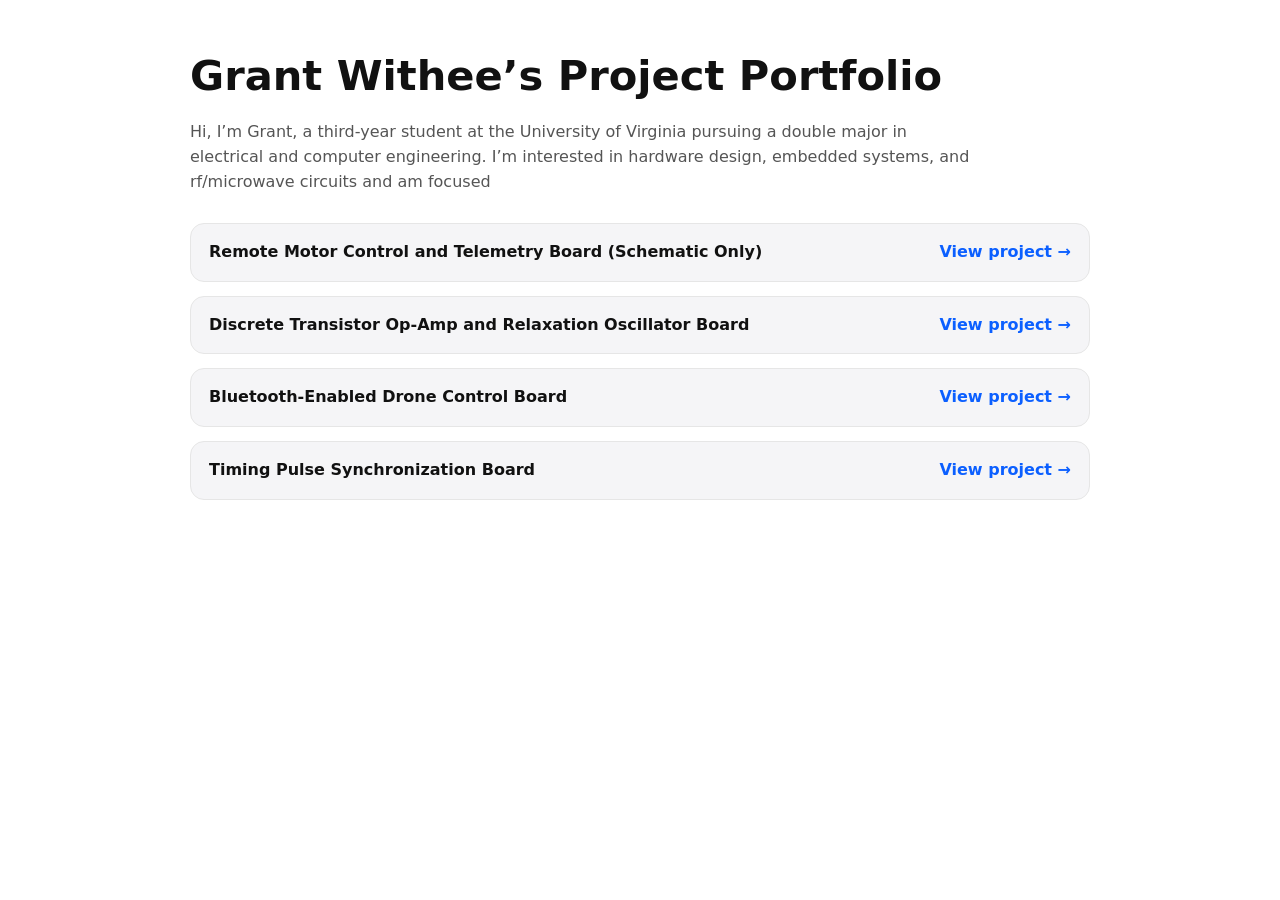
==== index.html @ bae88f26 "changed some stuff" ====
<!doctype html>
<html lang="en">
<head>
  <meta charset="UTF-8" />
  <meta name="viewport" content="width=device-width, initial-scale=1" />
  <title>Grant Withee — Project Portfolio</title>
  <style>
    :root{
      --bg:#ffffff;
      --panel:#f5f5f7;
      --text:#111111;
      --muted:#555555;
      --line:#e6e6e6;
      --link:#0b5fff;
      --max: 900px;
      --radius: 14px;
    }
    *{ box-sizing:border-box; }
    body{
      margin:0;
      font-family: system-ui, -apple-system, Segoe UI, Roboto, Helvetica, Arial;
      background: var(--bg);
      color: var(--text);
      line-height: 1.55;
      padding: 44px 18px;
    }
    .wrap{ width: min(var(--max), 92vw); margin: 0 auto; }
    h1{ margin: 0 0 12px; font-size: clamp(2rem, 3.5vw, 2.6rem); }
    .sub{ margin: 0 0 28px; color: var(--muted); max-width: 78ch; }

    .list{ display:flex; flex-direction:column; gap:14px; margin-top: 10px; }
    .item{
      border:1px solid var(--line);
      background: var(--panel);
      border-radius: var(--radius);
      padding: 16px 18px;
      display:flex;
      justify-content:space-between;
      align-items:center;
      gap: 12px;
      flex-wrap: wrap;
    }
    .title{ font-weight: 750; }
    a{ color: var(--link); text-decoration:none; font-weight: 700; }
    a:hover{ text-decoration: underline; }
  </style>
</head>
<body>
  <div class="wrap">
    <h1>Grant Withee’s Project Portfolio</h1>
    <p class="sub">
      Hi, I’m Grant, a third-year student at the University of Virginia pursuing a double major in electrical and computer engineering.
      I’m interested in hardware design, embedded systems, and rf/microwave circuits and am focused 
    </p>

    <div class="list">
      <div class="item">
        <div class="title">Remote Motor Control and Telemetry Board (Schematic Only)</div>
        <a href="remote_motor_control.html">View project →</a>
      </div>

      <div class="item">
        <div class="title">Discrete Transistor Op-Amp and Relaxation Oscillator Board</div>
        <a href="synthesizer_bjt_opamp.html">View project →</a>
      </div>

      <div class="item">
        <div class="title">Bluetooth-Enabled Drone Control Board</div>
        <a href="teeny_drone.html">View project →</a>
      </div>

      <div class="item">
        <div class="title">Timing Pulse Synchronization Board</div>
        <a href="timing_synch.html">View project →</a>
      </div>
    </div>
  </div>
</body>
</html>
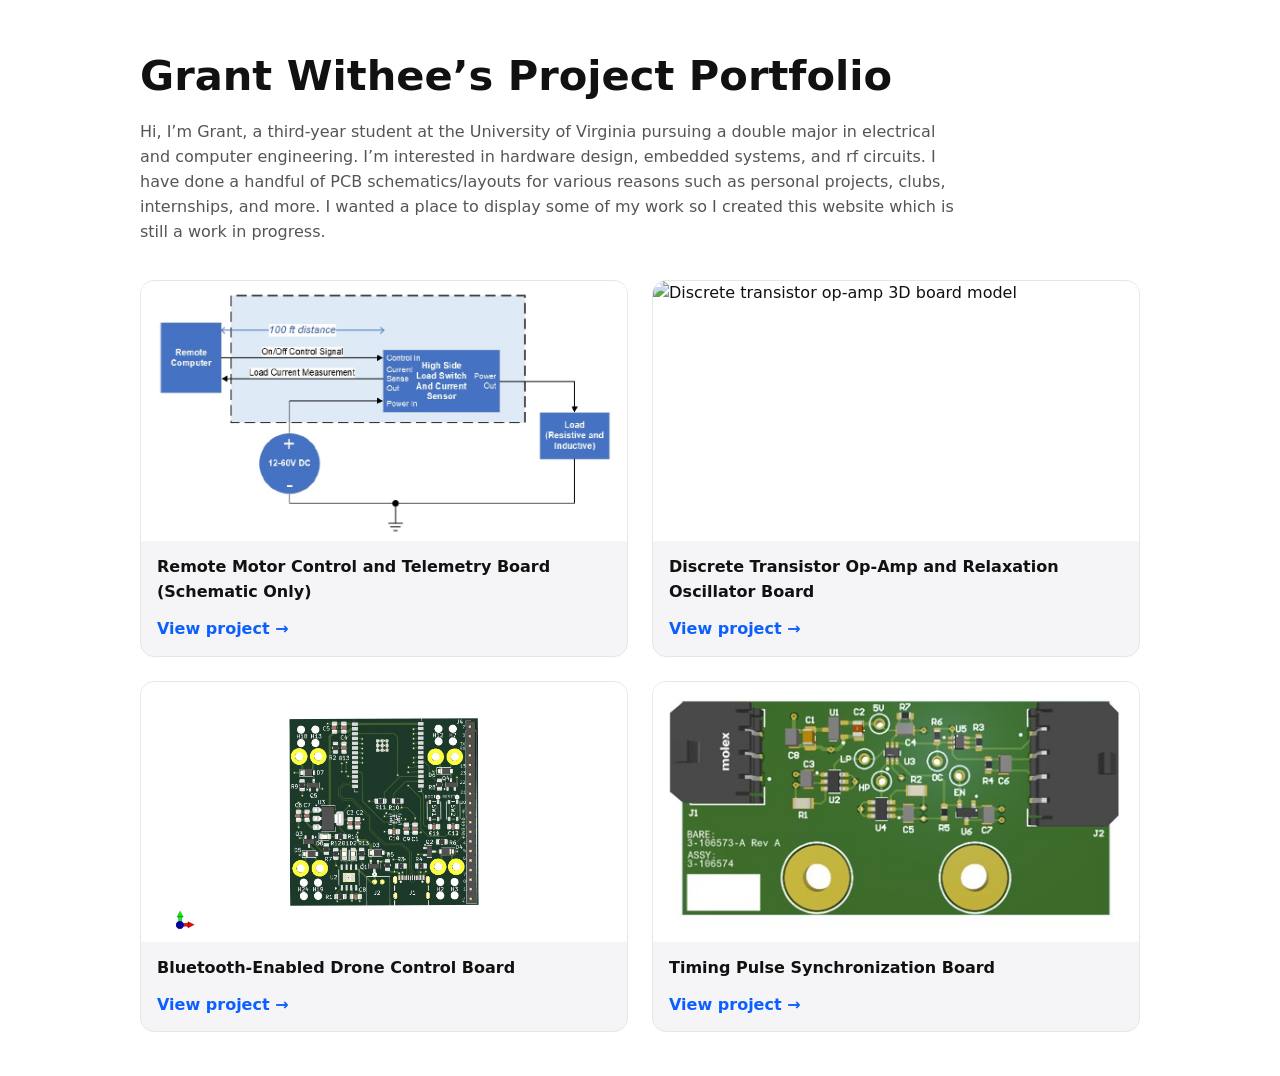
==== commit bbb18a13: "changed some stuff" ====
--- a/index.html
+++ b/index.html
@@ -4,6 +4,7 @@
   <meta charset="UTF-8" />
   <meta name="viewport" content="width=device-width, initial-scale=1" />
   <title>Grant Withee — Project Portfolio</title>
+
   <style>
     :root{
       --bg:#ffffff;
@@ -12,10 +13,12 @@
       --muted:#555555;
       --line:#e6e6e6;
       --link:#0b5fff;
-      --max: 900px;
+      --max: 1000px;
       --radius: 14px;
     }
+
     *{ box-sizing:border-box; }
+
     body{
       margin:0;
       font-family: system-ui, -apple-system, Segoe UI, Roboto, Helvetica, Arial;
@@ -24,56 +27,158 @@
       line-height: 1.55;
       padding: 44px 18px;
     }
-    .wrap{ width: min(var(--max), 92vw); margin: 0 auto; }
-    h1{ margin: 0 0 12px; font-size: clamp(2rem, 3.5vw, 2.6rem); }
-    .sub{ margin: 0 0 28px; color: var(--muted); max-width: 78ch; }
 
-    .list{ display:flex; flex-direction:column; gap:14px; margin-top: 10px; }
-    .item{
+    .wrap{
+      width: min(var(--max), 92vw);
+      margin: 0 auto;
+    }
+
+    h1{
+      margin: 0 0 12px;
+      font-size: clamp(2rem, 3.5vw, 2.6rem);
+    }
+
+    .sub{
+      margin: 0 0 36px;
+      color: var(--muted);
+      max-width: 80ch;
+    }
+
+    /* PROJECT GRID */
+    .grid{
+      display:grid;
+      grid-template-columns: 1fr;
+      gap: 24px;
+    }
+
+    .project{
+      display:block;
       border:1px solid var(--line);
+      border-radius: var(--radius);
+      overflow:hidden;
+      text-decoration:none;
+      color: inherit;
       background: var(--panel);
-      border-radius: var(--radius);
-      padding: 16px 18px;
+      transition: box-shadow .15s ease, transform .15s ease;
+    }
+
+    .project:hover{
+      box-shadow: 0 8px 22px rgba(0,0,0,.08);
+      transform: translateY(-2px);
+    }
+
+    /* FIXED IMAGE SIZE */
+    .thumb{
+      width:100%;
+      height: 240px;              /* <-- controls uniform size */
+      background: #ffffff;
+    }
+
+    .thumb img{
+      width:100%;
+      height:100%;
+      object-fit: contain;        /* keeps full model visible */
+      display:block;
+    }
+
+    .info{
+      padding: 14px 16px;
       display:flex;
-      justify-content:space-between;
+      justify-content: space-between;
       align-items:center;
       gap: 12px;
       flex-wrap: wrap;
     }
-    .title{ font-weight: 750; }
-    a{ color: var(--link); text-decoration:none; font-weight: 700; }
-    a:hover{ text-decoration: underline; }
+
+    .title{
+      font-weight: 750;
+    }
+
+    .cta{
+      color: var(--link);
+      font-weight: 700;
+    }
+
+    @media (min-width: 900px){
+      .grid{
+        grid-template-columns: 1fr 1fr;
+      }
+      .thumb{
+        height: 260px;
+      }
+    }
   </style>
 </head>
+
 <body>
   <div class="wrap">
     <h1>Grant Withee’s Project Portfolio</h1>
     <p class="sub">
       Hi, I’m Grant, a third-year student at the University of Virginia pursuing a double major in electrical and computer engineering.
-      I’m interested in hardware design, embedded systems, and rf/microwave circuits and am focused 
+      I’m interested in hardware design, embedded systems, and rf circuits. I have done a handful of PCB schematics/layouts for various 
+      reasons such as personal projects, clubs, internships, and more. I wanted a place to display some of my work so I created this
+      website which is still a work in progress. 
     </p>
 
-    <div class="list">
-      <div class="item">
-        <div class="title">Remote Motor Control and Telemetry Board (Schematic Only)</div>
-        <a href="remote_motor_control.html">View project →</a>
-      </div>
+    <section class="grid">
 
-      <div class="item">
-        <div class="title">Discrete Transistor Op-Amp and Relaxation Oscillator Board</div>
-        <a href="synthesizer_bjt_opamp.html">View project →</a>
-      </div>
+      <!-- Remote Motor Control -->
+      <a class="project" href="remote_motor_control.html">
+        <div class="thumb">
+          <img src="projects/remote_motor_control/model.jpg"
+               alt="Remote motor control 3D board model">
+        </div>
+        <div class="info">
+          <div class="title">
+            Remote Motor Control and Telemetry Board (Schematic Only)
+          </div>
+          <div class="cta">View project →</div>
+        </div>
+      </a>
 
-      <div class="item">
-        <div class="title">Bluetooth-Enabled Drone Control Board</div>
-        <a href="teeny_drone.html">View project →</a>
-      </div>
+      <!-- Synthesizer -->
+      <a class="project" href="synthesizer_bjt_opamp.html">
+        <div class="thumb">
+          <img src="projects/synthesizer_bjt_opamp/model.jpg"
+               alt="Discrete transistor op-amp 3D board model">
+        </div>
+        <div class="info">
+          <div class="title">
+            Discrete Transistor Op-Amp and Relaxation Oscillator Board
+          </div>
+          <div class="cta">View project →</div>
+        </div>
+      </a>
 
-      <div class="item">
-        <div class="title">Timing Pulse Synchronization Board</div>
-        <a href="timing_synch.html">View project →</a>
-      </div>
-    </div>
+      <!-- Teeny Drone -->
+      <a class="project" href="teeny_drone.html">
+        <div class="thumb">
+          <img src="projects/teeny_drone/model.jpg"
+               alt="Bluetooth-enabled drone control board 3D model">
+        </div>
+        <div class="info">
+          <div class="title">
+            Bluetooth-Enabled Drone Control Board
+          </div>
+          <div class="cta">View project →</div>
+        </div>
+      </a>
+
+      <!-- Timing Synchronization -->
+      <a class="project" href="timing_synch.html">
+        <div class="thumb">
+          <img src="projects/timing_synch/model.jpg"
+               alt="Timing pulse synchronization board 3D model">
+        </div>
+        <div class="info">
+          <div class="title">
+            Timing Pulse Synchronization Board
+          </div>
+          <div class="cta">View project →</div>
+        </div>
+      </a>
+
+    </section>
   </div>
 </body>
 </html>
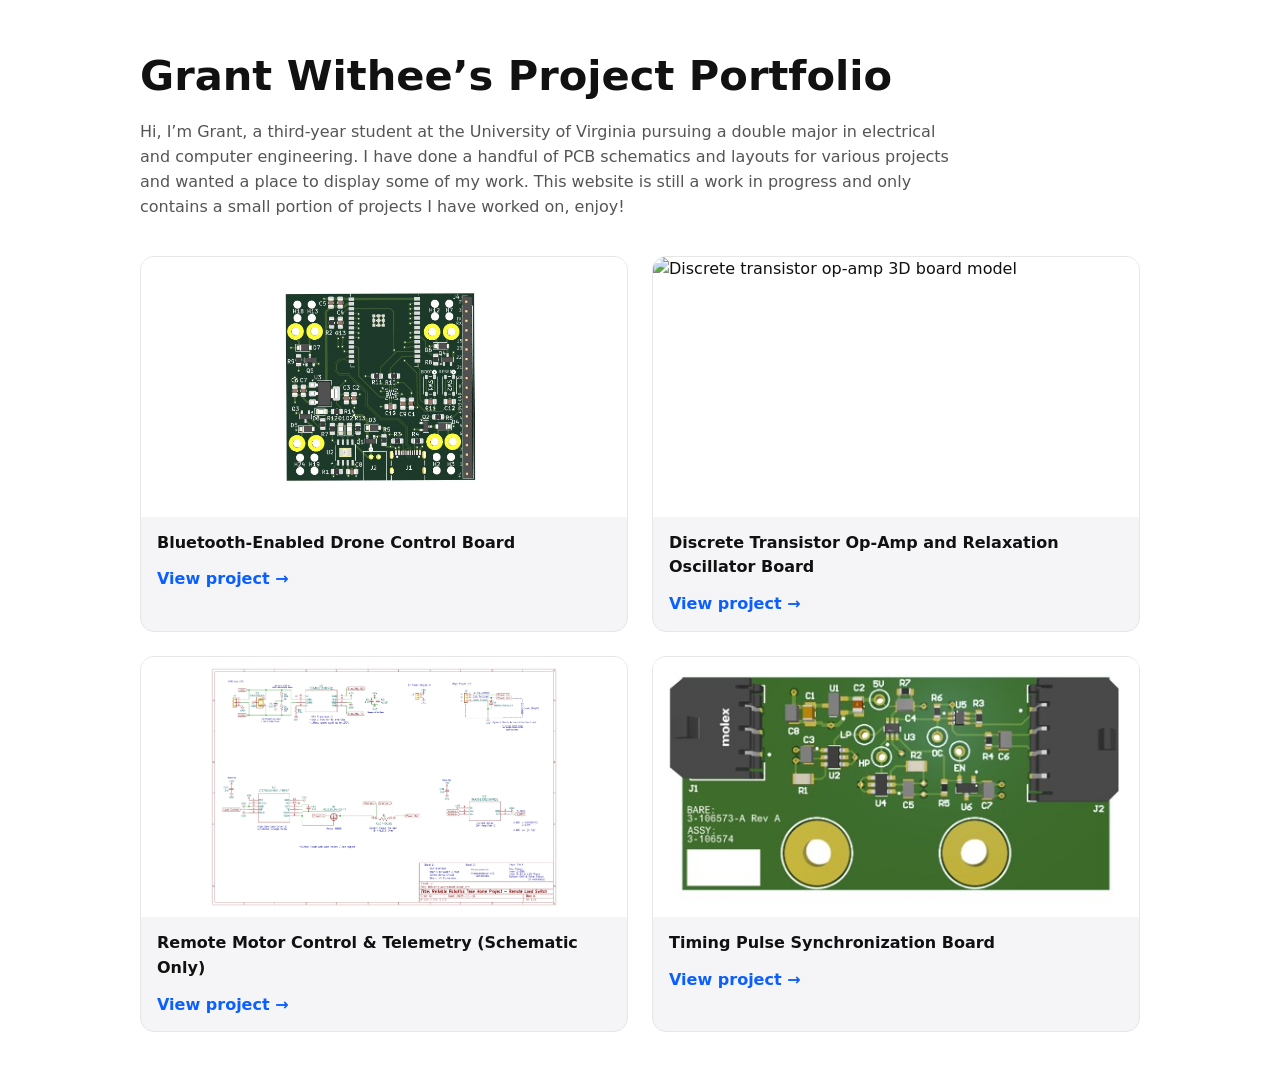
==== commit 98899e81: "changed some stuff" ====
--- a/index.html
+++ b/index.html
@@ -115,22 +115,21 @@
     <h1>Grant Withee’s Project Portfolio</h1>
     <p class="sub">
       Hi, I’m Grant, a third-year student at the University of Virginia pursuing a double major in electrical and computer engineering.
-      I’m interested in hardware design, embedded systems, and rf circuits. I have done a handful of PCB schematics/layouts for various 
-      reasons such as personal projects, clubs, internships, and more. I wanted a place to display some of my work so I created this
-      website which is still a work in progress. 
+      I have done a handful of PCB schematics and layouts for various projects and wanted a place to display some of my work.
+      This website is still a work in progress and only contains a small portion of projects I have worked on, enjoy!
     </p>
 
     <section class="grid">
 
-      <!-- Remote Motor Control -->
-      <a class="project" href="remote_motor_control.html">
+            <!-- Teeny Drone -->
+      <a class="project" href="teeny_drone.html">
         <div class="thumb">
-          <img src="projects/remote_motor_control/model.jpg"
-               alt="Remote motor control 3D board model">
+          <img src="projects/teeny_drone/model.jpg"
+               alt="Bluetooth-enabled drone control board 3D model">
         </div>
         <div class="info">
           <div class="title">
-            Remote Motor Control and Telemetry Board (Schematic Only)
+            Bluetooth-Enabled Drone Control Board
           </div>
           <div class="cta">View project →</div>
         </div>
@@ -150,15 +149,15 @@
         </div>
       </a>
 
-      <!-- Teeny Drone -->
-      <a class="project" href="teeny_drone.html">
+            <!-- Remote Motor Control -->
+      <a class="project" href="remote_motor_control.html">
         <div class="thumb">
-          <img src="projects/teeny_drone/model.jpg"
-               alt="Bluetooth-enabled drone control board 3D model">
+          <img src="projects/remote_motor_control/schematic.jpg"
+               alt="Remote motor control 3D board model">
         </div>
         <div class="info">
           <div class="title">
-            Bluetooth-Enabled Drone Control Board
+            Remote Motor Control & Telemetry (Schematic Only)
           </div>
           <div class="cta">View project →</div>
         </div>
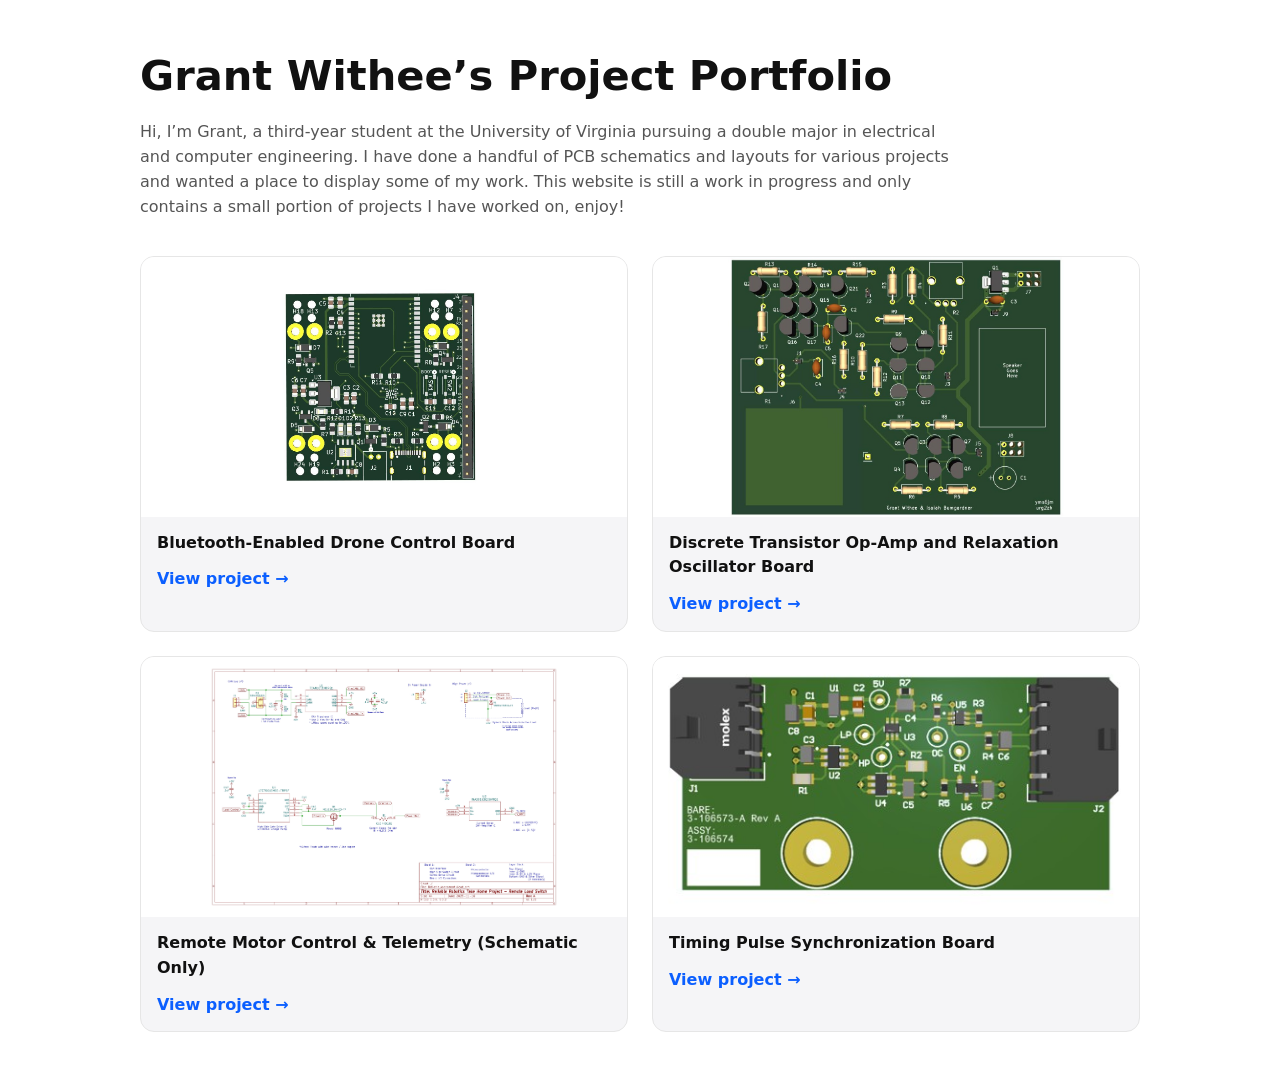
==== commit 0c0acabb: "changed some stuff" ====
--- a/index.html
+++ b/index.html
@@ -116,6 +116,8 @@
     <p class="sub">
       Hi, I’m Grant, a third-year student at the University of Virginia pursuing a double major in electrical and computer engineering.
       I have done a handful of PCB schematics and layouts for various projects and wanted a place to display some of my work.
+      
+      
       This website is still a work in progress and only contains a small portion of projects I have worked on, enjoy!
     </p>
 
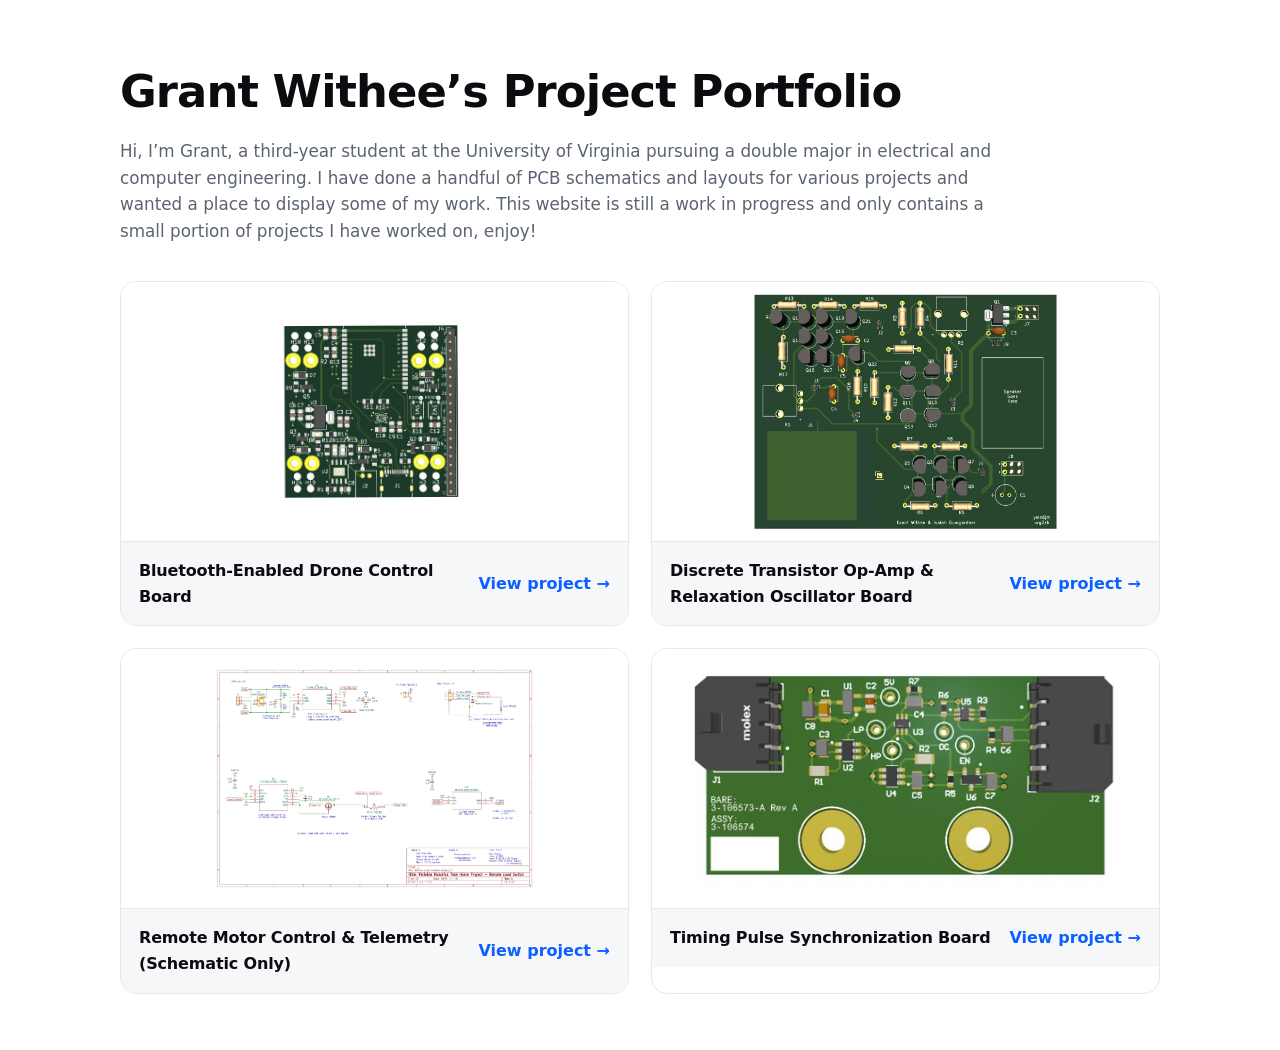
==== commit 330693ed: "changed some stuff" ====
--- a/index.html
+++ b/index.html
@@ -8,13 +8,15 @@
   <style>
     :root{
       --bg:#ffffff;
-      --panel:#f5f5f7;
-      --text:#111111;
-      --muted:#555555;
-      --line:#e6e6e6;
+      --surface:#ffffff;
+      --panel:#f6f7f9;
+      --text:#0b0c0f;
+      --muted:#5b6472;
+      --line:#e6e8ee;
+      --shadow: 0 8px 24px rgba(17, 24, 39, 0.08);
       --link:#0b5fff;
-      --max: 1000px;
-      --radius: 14px;
+      --max: 1040px;
+      --radius: 16px;
     }
 
     *{ box-sizing:border-box; }
@@ -24,8 +26,8 @@
       font-family: system-ui, -apple-system, Segoe UI, Roboto, Helvetica, Arial;
       background: var(--bg);
       color: var(--text);
-      line-height: 1.55;
-      padding: 44px 18px;
+      line-height: 1.6;
+      padding: 56px 18px;
     }
 
     .wrap{
@@ -34,21 +36,23 @@
     }
 
     h1{
-      margin: 0 0 12px;
-      font-size: clamp(2rem, 3.5vw, 2.6rem);
+      margin: 0 0 10px;
+      font-size: clamp(2.1rem, 3.6vw, 2.8rem);
+      letter-spacing: -0.02em;
     }
 
     .sub{
       margin: 0 0 36px;
       color: var(--muted);
-      max-width: 80ch;
+      max-width: 85ch;
+      font-size: 1.05rem;
     }
 
-    /* PROJECT GRID */
     .grid{
       display:grid;
       grid-template-columns: 1fr;
-      gap: 24px;
+      gap: 22px;
+      margin-top: 18px;
     }
 
     .project{
@@ -58,54 +62,62 @@
       overflow:hidden;
       text-decoration:none;
       color: inherit;
-      background: var(--panel);
-      transition: box-shadow .15s ease, transform .15s ease;
+      background: var(--surface);
+      box-shadow: none;
+      transition: box-shadow .15s ease, transform .15s ease, border-color .15s ease;
     }
 
     .project:hover{
-      box-shadow: 0 8px 22px rgba(0,0,0,.08);
+      box-shadow: var(--shadow);
       transform: translateY(-2px);
+      border-color: rgba(11,95,255,.22);
     }
 
-    /* FIXED IMAGE SIZE */
+    /* uniform thumbnail size */
     .thumb{
       width:100%;
-      height: 240px;              /* <-- controls uniform size */
-      background: #ffffff;
+      height: 240px;
+      background: #fff;
+      border-bottom: 1px solid var(--line);
+      display:flex;
+      align-items:center;
+      justify-content:center;
+      padding: 10px;
     }
 
     .thumb img{
       width:100%;
       height:100%;
-      object-fit: contain;        /* keeps full model visible */
+      object-fit: contain;
       display:block;
     }
 
+    /* fixed CTA location regardless of title length */
     .info{
-      padding: 14px 16px;
-      display:flex;
-      justify-content: space-between;
+      padding: 16px 16px;
+      display:grid;
+      grid-template-columns: 1fr auto;
+      gap: 14px;
       align-items:center;
-      gap: 12px;
-      flex-wrap: wrap;
+      background: var(--panel);
     }
 
     .title{
       font-weight: 750;
+      letter-spacing: -0.01em;
     }
 
     .cta{
+      justify-self:end;
       color: var(--link);
-      font-weight: 700;
+      font-weight: 750;
+      white-space: nowrap;
     }
 
-    @media (min-width: 900px){
-      .grid{
-        grid-template-columns: 1fr 1fr;
-      }
-      .thumb{
-        height: 260px;
-      }
+    @media (min-width: 920px){
+      .grid{ grid-template-columns: 1fr 1fr; }
+      .thumb{ height: 260px; }
+      .info{ padding: 16px 18px; }
     }
   </style>
 </head>
@@ -116,65 +128,47 @@
     <p class="sub">
       Hi, I’m Grant, a third-year student at the University of Virginia pursuing a double major in electrical and computer engineering.
       I have done a handful of PCB schematics and layouts for various projects and wanted a place to display some of my work.
-      
-      
       This website is still a work in progress and only contains a small portion of projects I have worked on, enjoy!
     </p>
 
     <section class="grid">
 
-            <!-- Teeny Drone -->
       <a class="project" href="teeny_drone.html">
         <div class="thumb">
-          <img src="projects/teeny_drone/model.jpg"
-               alt="Bluetooth-enabled drone control board 3D model">
+          <img src="projects/teeny_drone/model.jpg" alt="Bluetooth-enabled drone control board 3D model">
         </div>
         <div class="info">
-          <div class="title">
-            Bluetooth-Enabled Drone Control Board
-          </div>
+          <div class="title">Bluetooth-Enabled Drone Control Board</div>
           <div class="cta">View project →</div>
         </div>
       </a>
 
-      <!-- Synthesizer -->
       <a class="project" href="synthesizer_bjt_opamp.html">
         <div class="thumb">
-          <img src="projects/synthesizer_bjt_opamp/model.jpg"
-               alt="Discrete transistor op-amp 3D board model">
+          <img src="projects/synthesizer_bjt_opamp/model.jpg" alt="Discrete transistor op-amp 3D board model">
         </div>
         <div class="info">
-          <div class="title">
-            Discrete Transistor Op-Amp and Relaxation Oscillator Board
-          </div>
+          <div class="title">Discrete Transistor Op-Amp &amp; Relaxation Oscillator Board</div>
           <div class="cta">View project →</div>
         </div>
       </a>
 
-            <!-- Remote Motor Control -->
       <a class="project" href="remote_motor_control.html">
         <div class="thumb">
-          <img src="projects/remote_motor_control/schematic.jpg"
-               alt="Remote motor control 3D board model">
+          <img src="projects/remote_motor_control/schematic.jpg" alt="Remote motor control schematic preview">
         </div>
         <div class="info">
-          <div class="title">
-            Remote Motor Control & Telemetry (Schematic Only)
-          </div>
+          <div class="title">Remote Motor Control &amp; Telemetry (Schematic Only)</div>
           <div class="cta">View project →</div>
         </div>
       </a>
 
-      <!-- Timing Synchronization -->
       <a class="project" href="timing_synch.html">
         <div class="thumb">
-          <img src="projects/timing_synch/model.jpg"
-               alt="Timing pulse synchronization board 3D model">
+          <img src="projects/timing_synch/model.jpg" alt="Timing pulse synchronization board 3D model">
         </div>
         <div class="info">
-          <div class="title">
-            Timing Pulse Synchronization Board
-          </div>
+          <div class="title">Timing Pulse Synchronization Board</div>
           <div class="cta">View project →</div>
         </div>
       </a>
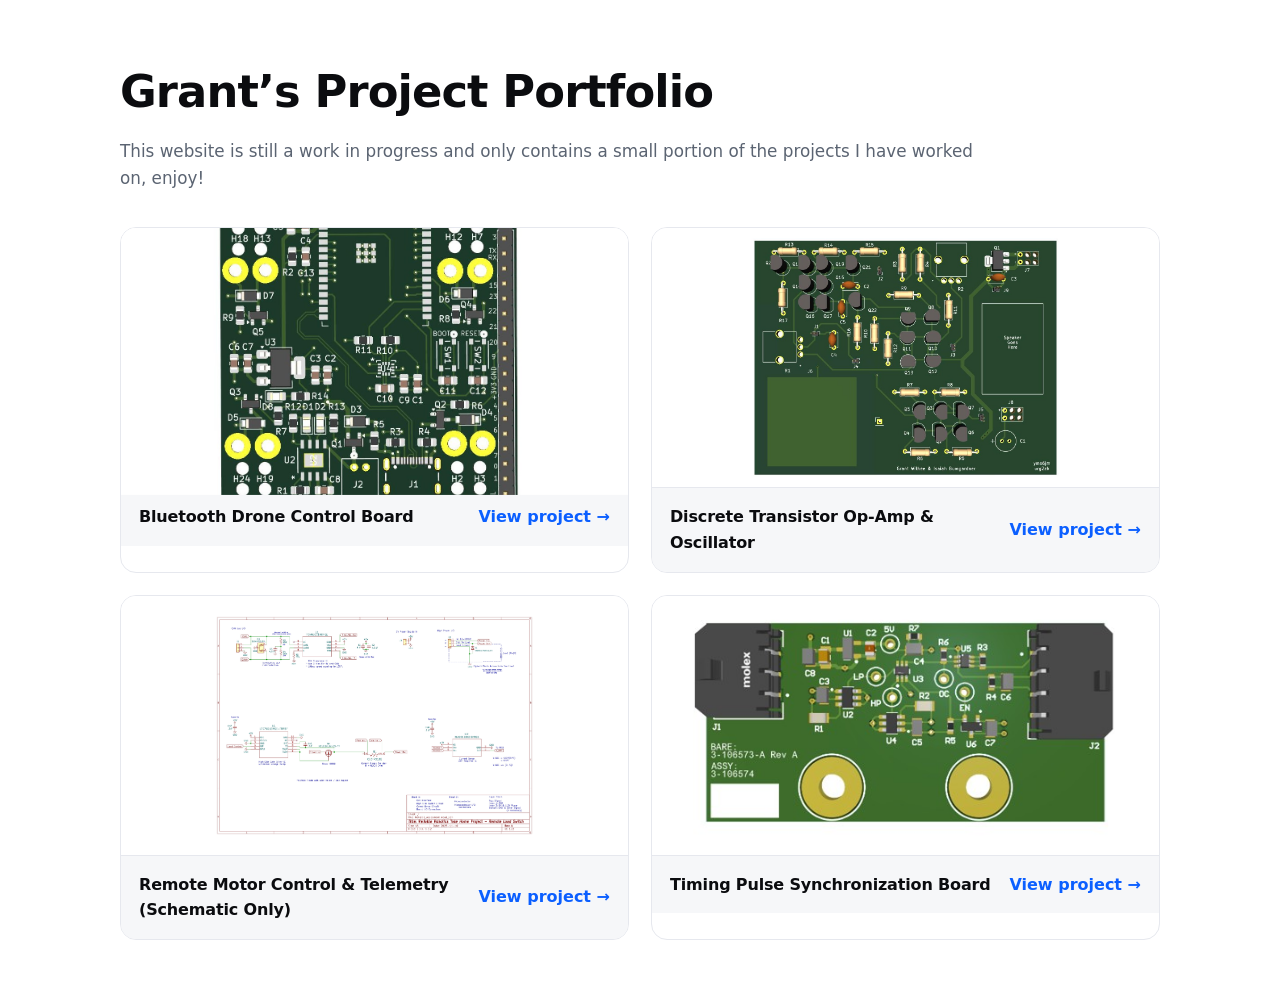
==== commit f732041a: "changed some stuff" ====
--- a/index.html
+++ b/index.html
@@ -3,7 +3,7 @@
 <head>
   <meta charset="UTF-8" />
   <meta name="viewport" content="width=device-width, initial-scale=1" />
-  <title>Grant Withee — Project Portfolio</title>
+  <title>Grant — Project Portfolio</title>
 
   <style>
     :root{
@@ -44,7 +44,7 @@
     .sub{
       margin: 0 0 36px;
       color: var(--muted);
-      max-width: 85ch;
+      max-width: 80ch;
       font-size: 1.05rem;
     }
 
@@ -63,7 +63,6 @@
       text-decoration:none;
       color: inherit;
       background: var(--surface);
-      box-shadow: none;
       transition: box-shadow .15s ease, transform .15s ease, border-color .15s ease;
     }
 
@@ -73,7 +72,6 @@
       border-color: rgba(11,95,255,.22);
     }
 
-    /* uniform thumbnail size */
     .thumb{
       width:100%;
       height: 240px;
@@ -92,7 +90,12 @@
       display:block;
     }
 
-    /* fixed CTA location regardless of title length */
+    /* Zoomed-in thumbnail for Bluetooth drone only */
+    .thumb.zoom img{
+      object-fit: cover;
+      transform: scale(1.15);
+    }
+
     .info{
       padding: 16px 16px;
       display:grid;
@@ -124,38 +127,42 @@
 
 <body>
   <div class="wrap">
-    <h1>Grant Withee’s Project Portfolio</h1>
+    <h1>Grant’s Project Portfolio</h1>
     <p class="sub">
-      Hi, I’m Grant, a third-year student at the University of Virginia pursuing a double major in electrical and computer engineering.
-      I have done a handful of PCB schematics and layouts for various projects and wanted a place to display some of my work.
-      This website is still a work in progress and only contains a small portion of projects I have worked on, enjoy!
+      This website is still a work in progress and only contains a small portion of the projects I have worked on, enjoy!
     </p>
 
     <section class="grid">
 
+      <!-- Bluetooth Drone (zoomed) -->
       <a class="project" href="teeny_drone.html">
-        <div class="thumb">
-          <img src="projects/teeny_drone/model.jpg" alt="Bluetooth-enabled drone control board 3D model">
+        <div class="thumb zoom">
+          <img src="projects/teeny_drone/model.jpg"
+               alt="Bluetooth-enabled drone control board 3D model">
         </div>
         <div class="info">
-          <div class="title">Bluetooth-Enabled Drone Control Board</div>
+          <div class="title">Bluetooth Drone Control Board</div>
           <div class="cta">View project →</div>
         </div>
       </a>
 
+      <!-- Synthesizer -->
       <a class="project" href="synthesizer_bjt_opamp.html">
         <div class="thumb">
-          <img src="projects/synthesizer_bjt_opamp/model.jpg" alt="Discrete transistor op-amp 3D board model">
+          <img src="projects/synthesizer_bjt_opamp/model.jpg"
+               alt="Discrete transistor op-amp 3D board model">
         </div>
         <div class="info">
-          <div class="title">Discrete Transistor Op-Amp &amp; Relaxation Oscillator Board</div>
+          <div class="title">Discrete Transistor Op-Amp &amp; Oscillator</div>
           <div class="cta">View project →</div>
         </div>
       </a>
 
+      <!-- Remote Motor Control -->
       <a class="project" href="remote_motor_control.html">
         <div class="thumb">
-          <img src="projects/remote_motor_control/schematic.jpg" alt="Remote motor control schematic preview">
+          <img src="projects/remote_motor_control/schematic.jpg"
+               alt="Remote motor control schematic preview">
         </div>
         <div class="info">
           <div class="title">Remote Motor Control &amp; Telemetry (Schematic Only)</div>
@@ -163,9 +170,11 @@
         </div>
       </a>
 
+      <!-- Timing Synchronization -->
       <a class="project" href="timing_synch.html">
         <div class="thumb">
-          <img src="projects/timing_synch/model.jpg" alt="Timing pulse synchronization board 3D model">
+          <img src="projects/timing_synch/model.jpg"
+               alt="Timing pulse synchronization board 3D model">
         </div>
         <div class="info">
           <div class="title">Timing Pulse Synchronization Board</div>
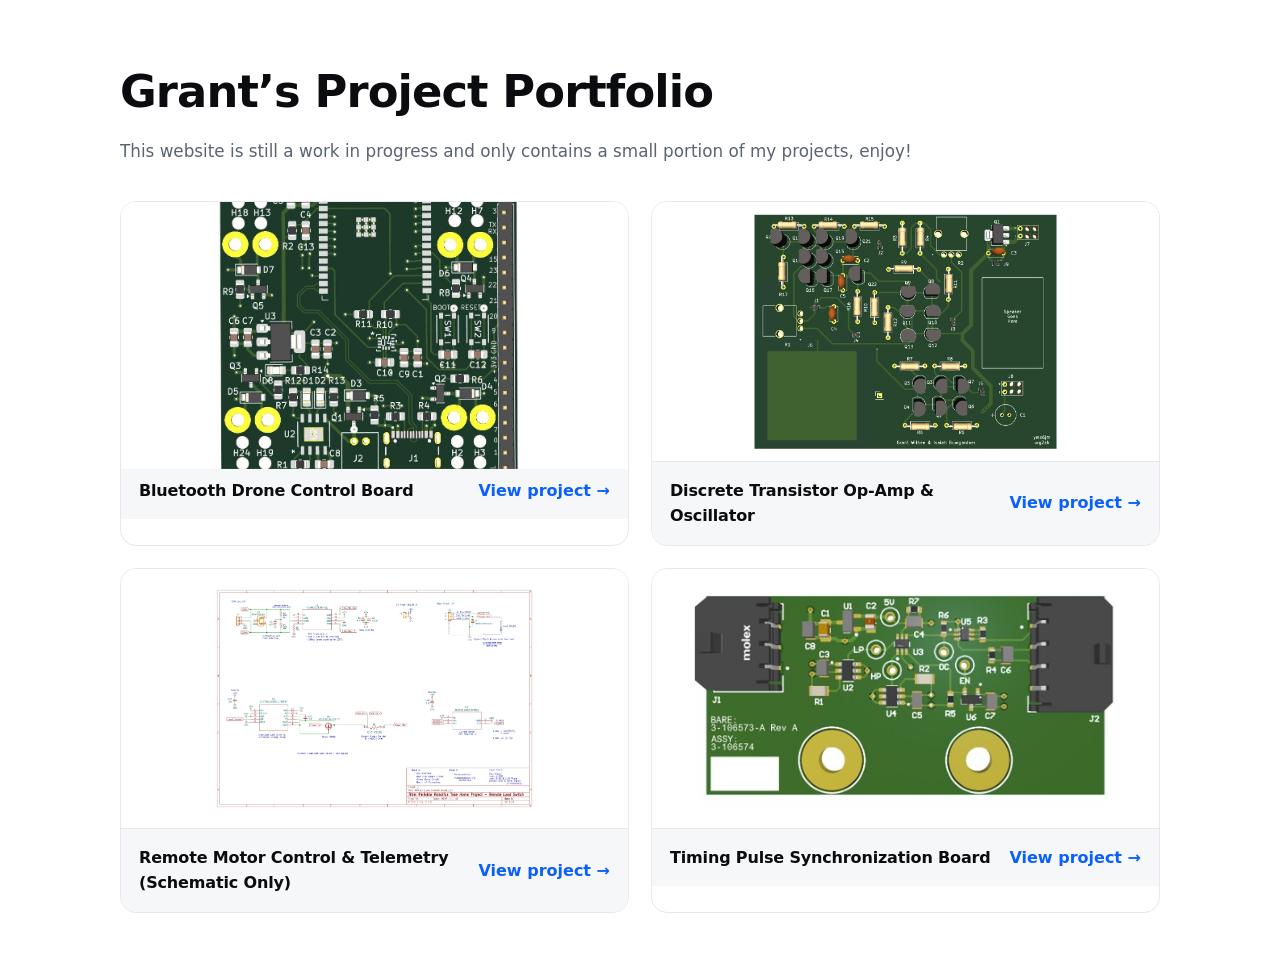
==== commit 0bf67737: "changed some stuff" ====
--- a/index.html
+++ b/index.html
@@ -129,7 +129,7 @@
   <div class="wrap">
     <h1>Grant’s Project Portfolio</h1>
     <p class="sub">
-      This website is still a work in progress and only contains a small portion of the projects I have worked on, enjoy!
+      This website is still a work in progress and only contains a small portion of my projects, enjoy!
     </p>
 
     <section class="grid">
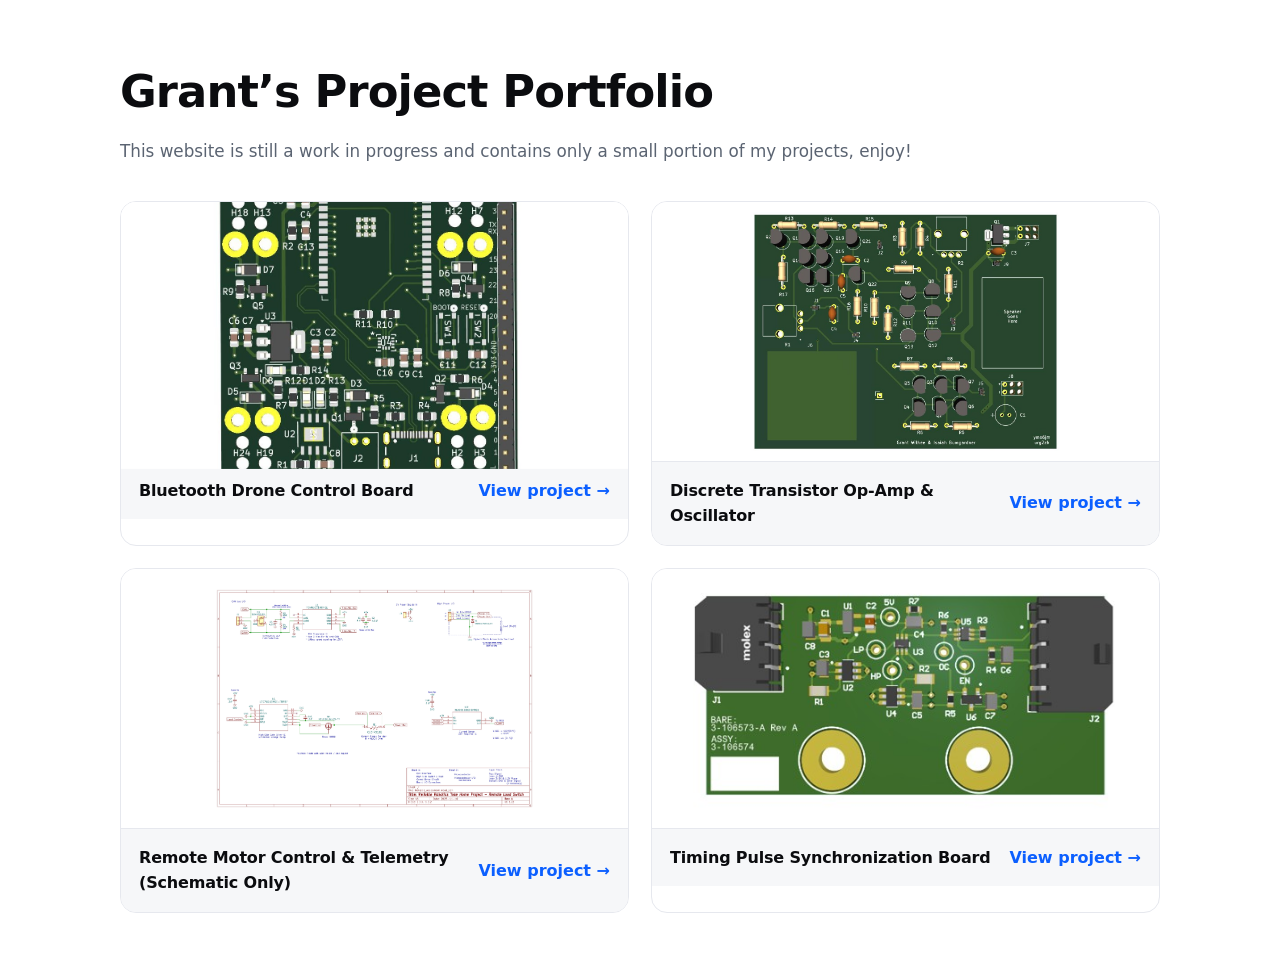
==== commit cdd590b5: "fixed some text" ====
--- a/index.html
+++ b/index.html
@@ -129,7 +129,7 @@
   <div class="wrap">
     <h1>Grant’s Project Portfolio</h1>
     <p class="sub">
-      This website is still a work in progress and only contains a small portion of my projects, enjoy!
+      This website is still a work in progress and contains only a small portion of my projects, enjoy!
     </p>
 
     <section class="grid">
